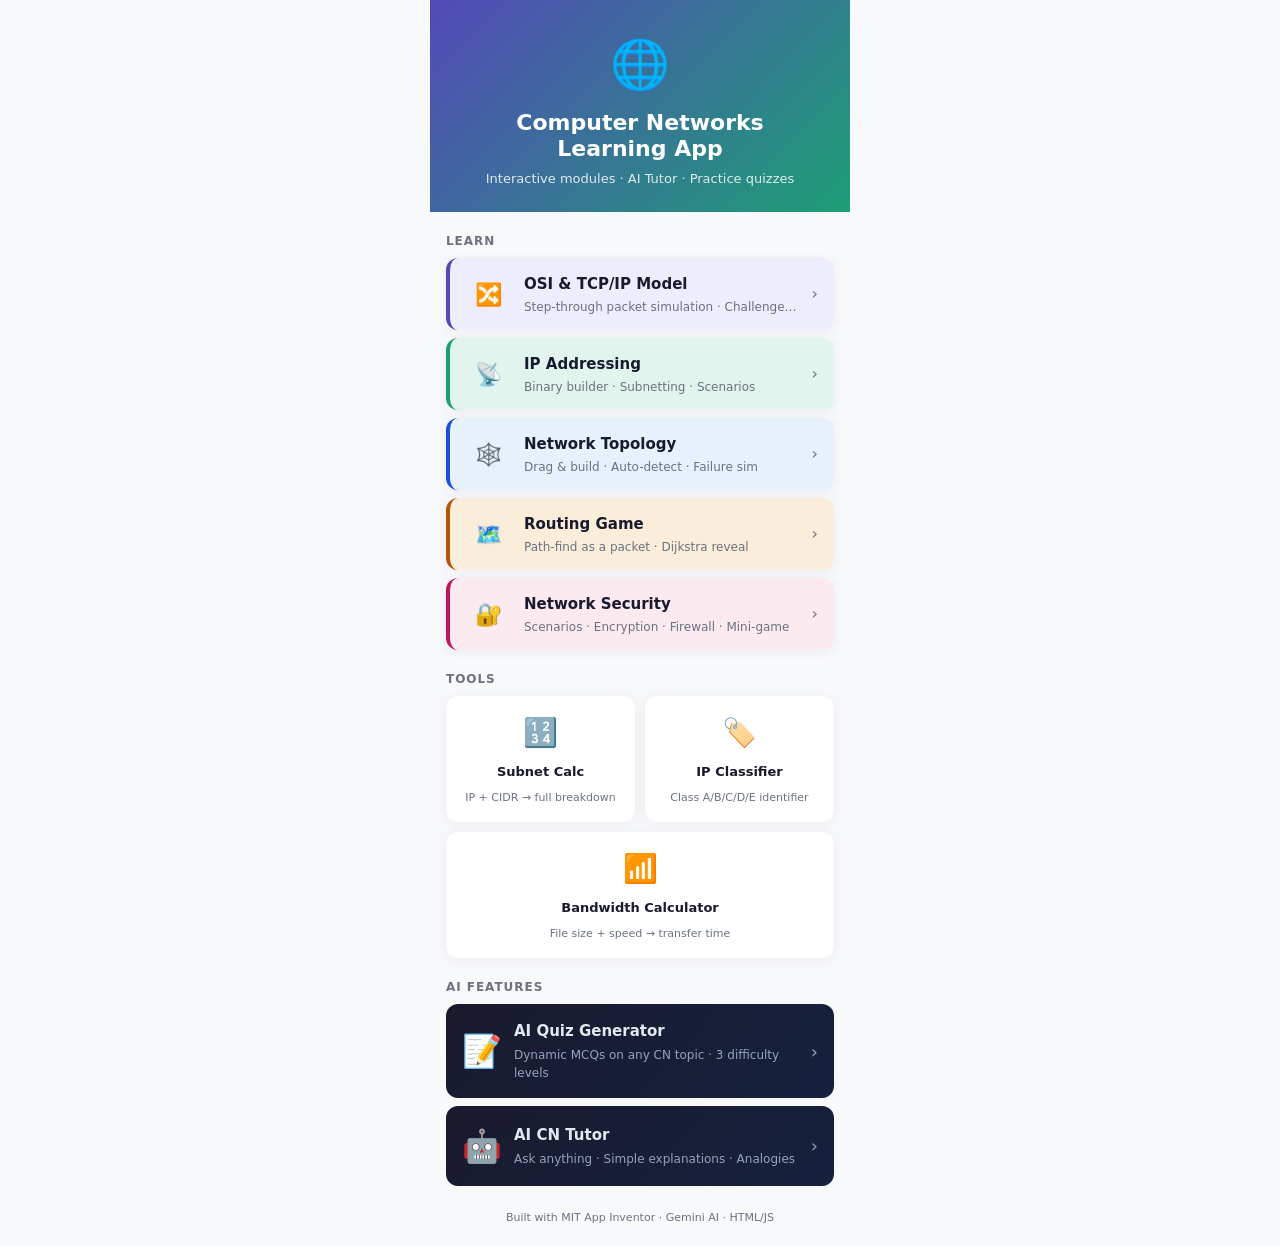
==== index.html @ d96a5e1a "Initial commit: Interactive Learning Platform for Computer Networks" ====
<!DOCTYPE html>
<html lang="en">
<head>
<meta charset="UTF-8">
<meta name="viewport" content="width=device-width, initial-scale=1.0, maximum-scale=1.0">
<title>CN Learning App</title>
<link rel="stylesheet" href="style.css">
<style>
  .hero {
    background: linear-gradient(135deg, #534AB7, #1D9E75);
    padding: 28px 20px 24px;
    text-align: center;
    color: #fff;
  }

  .hero-icon { font-size: 48px; margin-bottom: 10px; }

  .hero h1 {
    font-size: 22px;
    font-weight: 800;
    line-height: 1.2;
    margin-bottom: 6px;
  }

  .hero p {
    font-size: 13px;
    opacity: 0.85;
  }

  .section-title {
    font-size: 12px;
    font-weight: 700;
    text-transform: uppercase;
    letter-spacing: 0.08em;
    color: var(--text-muted);
    padding: 4px 0 8px;
  }

  .module-card {
    display: flex;
    align-items: center;
    gap: 14px;
    background: var(--card);
    border-radius: var(--radius-card);
    padding: 14px 16px;
    box-shadow: var(--shadow);
    text-decoration: none;
    color: var(--text);
    transition: box-shadow 0.15s, transform 0.1s;
    border-left: 4px solid transparent;
  }

  .module-card:active { transform: scale(0.98); box-shadow: var(--shadow-md); }

  .module-icon {
    width: 44px;
    height: 44px;
    border-radius: 10px;
    display: flex;
    align-items: center;
    justify-content: center;
    font-size: 22px;
    flex-shrink: 0;
  }

  .module-info { flex: 1; min-width: 0; }

  .module-name {
    font-size: 15px;
    font-weight: 600;
    margin-bottom: 2px;
  }

  .module-desc {
    font-size: 12px;
    color: var(--text-muted);
    white-space: nowrap;
    overflow: hidden;
    text-overflow: ellipsis;
  }

  .module-arrow {
    color: var(--text-muted);
    font-size: 16px;
    flex-shrink: 0;
  }

  /* Color variants */
  .c-purple { background: var(--primary-light); border-color: var(--primary); }
  .c-teal   { background: var(--secondary-light); border-color: var(--secondary); }
  .c-pink   { background: #fbeaf0; border-color: #be185d; }
  .c-orange { background: #faece7; border-color: #c2410c; }
  .c-amber  { background: #faeeda; border-color: #b45309; }
  .c-blue   { background: #e6f1fb; border-color: #1d4ed8; }

  .ic-purple { background: var(--primary-light); }
  .ic-teal   { background: var(--secondary-light); }
  .ic-pink   { background: #fbeaf0; }
  .ic-orange { background: #faece7; }
  .ic-amber  { background: #faeeda; }
  .ic-blue   { background: #e6f1fb; }

  .tool-grid {
    display: grid;
    grid-template-columns: 1fr 1fr;
    gap: 10px;
  }

  .tool-card {
    display: flex;
    flex-direction: column;
    align-items: center;
    justify-content: center;
    gap: 8px;
    background: var(--card);
    border-radius: var(--radius-card);
    padding: 16px 10px;
    box-shadow: var(--shadow);
    text-decoration: none;
    color: var(--text);
    text-align: center;
    transition: transform 0.1s;
  }

  .tool-card:active { transform: scale(0.97); }

  .tool-card .tool-icon { font-size: 28px; }
  .tool-card .tool-name { font-size: 13px; font-weight: 600; }
  .tool-card .tool-desc { font-size: 11px; color: var(--text-muted); }

  .ai-banner {
    background: linear-gradient(135deg, #1a1a2e, #16213e);
    border-radius: 12px;
    padding: 16px;
    display: flex;
    gap: 12px;
    align-items: center;
    text-decoration: none;
  }

  .ai-banner .ai-icon { font-size: 32px; flex-shrink: 0; }
  .ai-banner .ai-text h3 { color: #e2e8f0; font-size: 15px; margin-bottom: 3px; }
  .ai-banner .ai-text p  { color: #94a3b8; font-size: 12px; }
  .ai-banner .ai-arrow   { color: #94a3b8; margin-left: auto; font-size: 18px; }
</style>
</head>
<body>
<div style="max-width:420px;margin:0 auto;min-height:100vh;background:var(--bg)">

  <!-- Hero -->
  <div class="hero">
    <div class="hero-icon">🌐</div>
    <h1>Computer Networks<br>Learning App</h1>
    <p>Interactive modules · AI Tutor · Practice quizzes</p>
  </div>

  <div style="padding:16px;display:flex;flex-direction:column;gap:16px">

    <!-- Learn modules -->
    <div>
      <div class="section-title">Learn</div>
      <div style="display:flex;flex-direction:column;gap:8px">

        <a class="module-card c-purple" href="learn_osi.html">
          <div class="module-icon ic-purple">🔀</div>
          <div class="module-info">
            <div class="module-name">OSI & TCP/IP Model</div>
            <div class="module-desc">Step-through packet simulation · Challenge mode</div>
          </div>
          <div class="module-arrow">›</div>
        </a>

        <a class="module-card c-teal" href="learn_ip.html">
          <div class="module-icon ic-teal">📡</div>
          <div class="module-info">
            <div class="module-name">IP Addressing</div>
            <div class="module-desc">Binary builder · Subnetting · Scenarios</div>
          </div>
          <div class="module-arrow">›</div>
        </a>

        <a class="module-card c-blue" href="learn_topology.html">
          <div class="module-icon ic-blue">🕸️</div>
          <div class="module-info">
            <div class="module-name">Network Topology</div>
            <div class="module-desc">Drag & build · Auto-detect · Failure sim</div>
          </div>
          <div class="module-arrow">›</div>
        </a>

        <a class="module-card c-amber" href="learn_routing.html">
          <div class="module-icon ic-amber">🗺️</div>
          <div class="module-info">
            <div class="module-name">Routing Game</div>
            <div class="module-desc">Path-find as a packet · Dijkstra reveal</div>
          </div>
          <div class="module-arrow">›</div>
        </a>

        <a class="module-card c-pink" href="learn_security.html">
          <div class="module-icon ic-pink">🔐</div>
          <div class="module-info">
            <div class="module-name">Network Security</div>
            <div class="module-desc">Scenarios · Encryption · Firewall · Mini-game</div>
          </div>
          <div class="module-arrow">›</div>
        </a>

      </div>
    </div>

    <!-- Tools -->
    <div>
      <div class="section-title">Tools</div>
      <div class="tool-grid">
        <a class="tool-card" href="tools_subnet.html">
          <div class="tool-icon">🔢</div>
          <div class="tool-name">Subnet Calc</div>
          <div class="tool-desc">IP + CIDR → full breakdown</div>
        </a>
        <a class="tool-card" href="tools_ipclass.html">
          <div class="tool-icon">🏷️</div>
          <div class="tool-name">IP Classifier</div>
          <div class="tool-desc">Class A/B/C/D/E identifier</div>
        </a>
        <a class="tool-card" href="tools_bandwidth.html" style="grid-column:1/-1">
          <div class="tool-icon">📶</div>
          <div class="tool-name">Bandwidth Calculator</div>
          <div class="tool-desc">File size + speed → transfer time</div>
        </a>
      </div>
    </div>

    <!-- AI features -->
    <div>
      <div class="section-title">AI Features</div>
      <div style="display:flex;flex-direction:column;gap:8px">
        <a class="ai-banner" href="quiz.html">
          <div class="ai-icon">📝</div>
          <div class="ai-text">
            <h3>AI Quiz Generator</h3>
            <p>Dynamic MCQs on any CN topic · 3 difficulty levels</p>
          </div>
          <div class="ai-arrow">›</div>
        </a>
        <a class="ai-banner" href="tutor.html">
          <div class="ai-icon">🤖</div>
          <div class="ai-text">
            <h3>AI CN Tutor</h3>
            <p>Ask anything · Simple explanations · Analogies</p>
          </div>
          <div class="ai-arrow">›</div>
        </a>
      </div>
    </div>

    <!-- Footer -->
    <div class="text-center text-xs text-muted" style="padding:8px 0 4px">
      Built with MIT App Inventor · Gemini AI · HTML/JS
    </div>

  </div>
</div>
</body>
</html>
---- style.css ----
/* ============================================================
   CN Learning App — Shared Styles
   Mobile-first | 360–420px viewport | No external frameworks
   ============================================================ */

*, *::before, *::after {
  box-sizing: border-box;
  margin: 0;
  padding: 0;
}

:root {
  --primary: #534AB7;
  --primary-light: #EEEDFE;
  --secondary: #1D9E75;
  --secondary-light: #E1F5EE;
  --bg: #f8f9fa;
  --card: #ffffff;
  --text: #1a1a2e;
  --text-muted: #6b7280;
  --border: #e5e7eb;
  --danger: #ef4444;
  --warning: #f59e0b;
  --success: #10b981;
  --radius-card: 12px;
  --radius-btn: 8px;
  --shadow: 0 2px 12px rgba(83, 74, 183, 0.08);
  --shadow-md: 0 4px 20px rgba(83, 74, 183, 0.14);
}

html, body {
  font-family: system-ui, -apple-system, sans-serif;
  background: var(--bg);
  color: var(--text);
  font-size: 15px;
  line-height: 1.5;
  min-height: 100vh;
  max-width: 420px;
  margin: 0 auto;
  -webkit-text-size-adjust: 100%;
}

/* ── Layout ─────────────────────────────────────────────── */

.screen {
  display: flex;
  flex-direction: column;
  min-height: 100vh;
  padding: 0 0 80px;
}

.header {
  background: var(--primary);
  color: #fff;
  padding: 16px;
  display: flex;
  align-items: center;
  gap: 10px;
  position: sticky;
  top: 0;
  z-index: 100;
}

.header h1 {
  font-size: 17px;
  font-weight: 600;
  flex: 1;
}

.header .back-btn {
  background: rgba(255,255,255,0.18);
  border: none;
  color: #fff;
  width: 36px;
  height: 36px;
  border-radius: 8px;
  font-size: 18px;
  cursor: pointer;
  display: flex;
  align-items: center;
  justify-content: center;
}

.content {
  flex: 1;
  padding: 16px;
  display: flex;
  flex-direction: column;
  gap: 14px;
}

/* ── Cards ───────────────────────────────────────────────── */

.card {
  background: var(--card);
  border-radius: var(--radius-card);
  padding: 16px;
  box-shadow: var(--shadow);
}

.card-title {
  font-size: 13px;
  font-weight: 600;
  color: var(--text-muted);
  text-transform: uppercase;
  letter-spacing: 0.05em;
  margin-bottom: 10px;
}

/* ── Buttons ─────────────────────────────────────────────── */

.btn {
  display: inline-flex;
  align-items: center;
  justify-content: center;
  gap: 6px;
  min-height: 44px;
  padding: 0 18px;
  border-radius: var(--radius-btn);
  border: none;
  font-size: 15px;
  font-weight: 500;
  cursor: pointer;
  transition: opacity 0.15s, transform 0.1s;
  user-select: none;
  -webkit-tap-highlight-color: transparent;
}

.btn:active { transform: scale(0.97); }
.btn:disabled { opacity: 0.45; pointer-events: none; }

.btn-primary {
  background: var(--primary);
  color: #fff;
}

.btn-secondary {
  background: var(--secondary);
  color: #fff;
}

.btn-outline {
  background: transparent;
  color: var(--primary);
  border: 1.5px solid var(--primary);
}

.btn-ghost {
  background: var(--primary-light);
  color: var(--primary);
}

.btn-danger {
  background: var(--danger);
  color: #fff;
}

.btn-full { width: 100%; }

.btn-row {
  display: flex;
  gap: 10px;
}

.btn-row .btn { flex: 1; }

/* ── Badges ──────────────────────────────────────────────── */

.badge {
  display: inline-flex;
  align-items: center;
  padding: 3px 10px;
  border-radius: 99px;
  font-size: 12px;
  font-weight: 600;
}

.badge-primary { background: var(--primary-light); color: var(--primary); }
.badge-secondary { background: var(--secondary-light); color: var(--secondary); }
.badge-success { background: #d1fae5; color: #065f46; }
.badge-danger { background: #fee2e2; color: #991b1b; }
.badge-warning { background: #fef3c7; color: #92400e; }

/* ── Form elements ───────────────────────────────────────── */

.input {
  width: 100%;
  min-height: 44px;
  padding: 10px 14px;
  border: 1.5px solid var(--border);
  border-radius: var(--radius-btn);
  font-size: 15px;
  background: var(--card);
  color: var(--text);
  outline: none;
  transition: border-color 0.2s;
}

.input:focus { border-color: var(--primary); }

.select {
  appearance: none;
  background-image: url("data:image/svg+xml,%3Csvg xmlns='http://www.w3.org/2000/svg' width='16' height='16' fill='%236b7280' viewBox='0 0 16 16'%3E%3Cpath d='M7.247 11.14 2.451 5.658C1.885 5.013 2.345 4 3.204 4h9.592a1 1 0 0 1 .753 1.659l-4.796 5.48a1 1 0 0 1-1.506 0z'/%3E%3C/svg%3E");
  background-repeat: no-repeat;
  background-position: right 12px center;
  padding-right: 36px;
}

.label {
  display: block;
  font-size: 13px;
  font-weight: 600;
  color: var(--text-muted);
  margin-bottom: 6px;
}

/* Range slider */
input[type=range] {
  -webkit-appearance: none;
  width: 100%;
  height: 6px;
  border-radius: 99px;
  background: var(--border);
  outline: none;
}

input[type=range]::-webkit-slider-thumb {
  -webkit-appearance: none;
  width: 22px;
  height: 22px;
  border-radius: 50%;
  background: var(--primary);
  cursor: pointer;
  box-shadow: 0 2px 6px rgba(83,74,183,0.3);
}

/* ── Progress bars ───────────────────────────────────────── */

.progress-wrap {
  background: var(--border);
  border-radius: 99px;
  height: 8px;
  overflow: hidden;
}

.progress-bar {
  height: 100%;
  border-radius: 99px;
  background: var(--primary);
  transition: width 0.4s ease;
}

.progress-bar.teal { background: var(--secondary); }

/* ── Info / alert boxes ──────────────────────────────────── */

.info-box {
  border-radius: var(--radius-btn);
  padding: 12px 14px;
  font-size: 14px;
  line-height: 1.5;
}

.info-box.purple { background: var(--primary-light); color: var(--primary); border-left: 3px solid var(--primary); }
.info-box.teal   { background: var(--secondary-light); color: #0f6b50; border-left: 3px solid var(--secondary); }
.info-box.red    { background: #fee2e2; color: #991b1b; border-left: 3px solid var(--danger); }
.info-box.amber  { background: #fef3c7; color: #92400e; border-left: 3px solid var(--warning); }

/* ── Score / stat row ────────────────────────────────────── */

.stat-row {
  display: flex;
  gap: 10px;
}

.stat-box {
  flex: 1;
  background: var(--card);
  border-radius: var(--radius-card);
  padding: 12px;
  text-align: center;
  box-shadow: var(--shadow);
}

.stat-box .stat-val {
  font-size: 22px;
  font-weight: 700;
  color: var(--primary);
}

.stat-box .stat-lbl {
  font-size: 11px;
  color: var(--text-muted);
  margin-top: 2px;
}

/* ── Tab bar ─────────────────────────────────────────────── */

.tab-bar {
  display: flex;
  background: var(--card);
  border-radius: var(--radius-card);
  padding: 4px;
  gap: 4px;
  box-shadow: var(--shadow);
}

.tab-btn {
  flex: 1;
  min-height: 36px;
  border: none;
  border-radius: 8px;
  font-size: 13px;
  font-weight: 500;
  cursor: pointer;
  background: transparent;
  color: var(--text-muted);
  transition: background 0.2s, color 0.2s;
}

.tab-btn.active {
  background: var(--primary);
  color: #fff;
}

/* ── Animations ──────────────────────────────────────────── */

@keyframes fadeIn {
  from { opacity: 0; transform: translateY(8px); }
  to   { opacity: 1; transform: translateY(0); }
}

@keyframes pulse {
  0%, 100% { opacity: 1; }
  50%       { opacity: 0.4; }
}

@keyframes slideRight {
  from { transform: translateX(-100%); }
  to   { transform: translateX(0); }
}

@keyframes packetFlow {
  0%   { transform: translateX(0) scale(1); opacity: 1; }
  50%  { transform: translateX(50%) scale(1.1); opacity: 0.8; }
  100% { transform: translateX(100%) scale(1); opacity: 1; }
}

@keyframes bounce {
  0%, 100% { transform: translateY(0); }
  50%       { transform: translateY(-4px); }
}

@keyframes spin {
  to { transform: rotate(360deg); }
}

@keyframes dotPulse {
  0%, 80%, 100% { transform: scale(0.6); opacity: 0.4; }
  40%           { transform: scale(1); opacity: 1; }
}

.fade-in  { animation: fadeIn 0.3s ease forwards; }
.pulsing  { animation: pulse 1.5s ease infinite; }
.bouncing { animation: bounce 0.8s ease infinite; }

/* ── Spinner ─────────────────────────────────────────────── */

.spinner {
  width: 24px;
  height: 24px;
  border: 3px solid var(--border);
  border-top-color: var(--primary);
  border-radius: 50%;
  animation: spin 0.7s linear infinite;
  margin: 0 auto;
}

/* ── Typing dots (AI tutor) ──────────────────────────────── */

.typing-dots {
  display: flex;
  gap: 4px;
  align-items: center;
  padding: 10px 14px;
}

.typing-dots span {
  width: 7px;
  height: 7px;
  background: var(--text-muted);
  border-radius: 50%;
  animation: dotPulse 1.4s ease infinite;
}

.typing-dots span:nth-child(2) { animation-delay: 0.2s; }
.typing-dots span:nth-child(3) { animation-delay: 0.4s; }

/* ── Chip / pill buttons ─────────────────────────────────── */

.chip {
  display: inline-flex;
  align-items: center;
  height: 32px;
  padding: 0 14px;
  border-radius: 99px;
  font-size: 13px;
  font-weight: 500;
  border: 1.5px solid var(--border);
  background: var(--card);
  color: var(--text);
  cursor: pointer;
  transition: background 0.15s, border-color 0.15s, color 0.15s;
}

.chip.active,
.chip:active {
  background: var(--primary-light);
  border-color: var(--primary);
  color: var(--primary);
}

.chip-row {
  display: flex;
  flex-wrap: wrap;
  gap: 8px;
}

/* ── Result table ────────────────────────────────────────── */

.result-table {
  width: 100%;
  border-collapse: collapse;
  font-size: 14px;
}

.result-table td {
  padding: 8px 4px;
  border-bottom: 1px solid var(--border);
}

.result-table td:first-child {
  color: var(--text-muted);
  width: 45%;
}

.result-table td:last-child {
  font-weight: 600;
  color: var(--text);
  font-family: monospace;
  font-size: 13px;
}

/* ── Divider ─────────────────────────────────────────────── */

.divider {
  height: 1px;
  background: var(--border);
  margin: 4px 0;
}

/* ── Empty state ─────────────────────────────────────────── */

.empty-state {
  text-align: center;
  padding: 32px 16px;
  color: var(--text-muted);
}

.empty-state .empty-icon {
  font-size: 40px;
  margin-bottom: 10px;
}

/* ── Scrollable area ─────────────────────────────────────── */

.scroll-area {
  overflow-y: auto;
  -webkit-overflow-scrolling: touch;
}

/* ── Utility ─────────────────────────────────────────────── */

.text-center { text-align: center; }
.text-muted  { color: var(--text-muted); }
.text-sm     { font-size: 13px; }
.text-xs     { font-size: 11px; }
.fw-600      { font-weight: 600; }
.fw-700      { font-weight: 700; }
.mt-4        { margin-top: 4px; }
.mt-8        { margin-top: 8px; }
.mt-12       { margin-top: 12px; }
.mb-8        { margin-bottom: 8px; }
.gap-8       { gap: 8px; }
.flex        { display: flex; }
.flex-col    { flex-direction: column; }
.align-center{ align-items: center; }
.justify-between { justify-content: space-between; }
.hidden      { display: none !important; }
.mono        { font-family: monospace; }
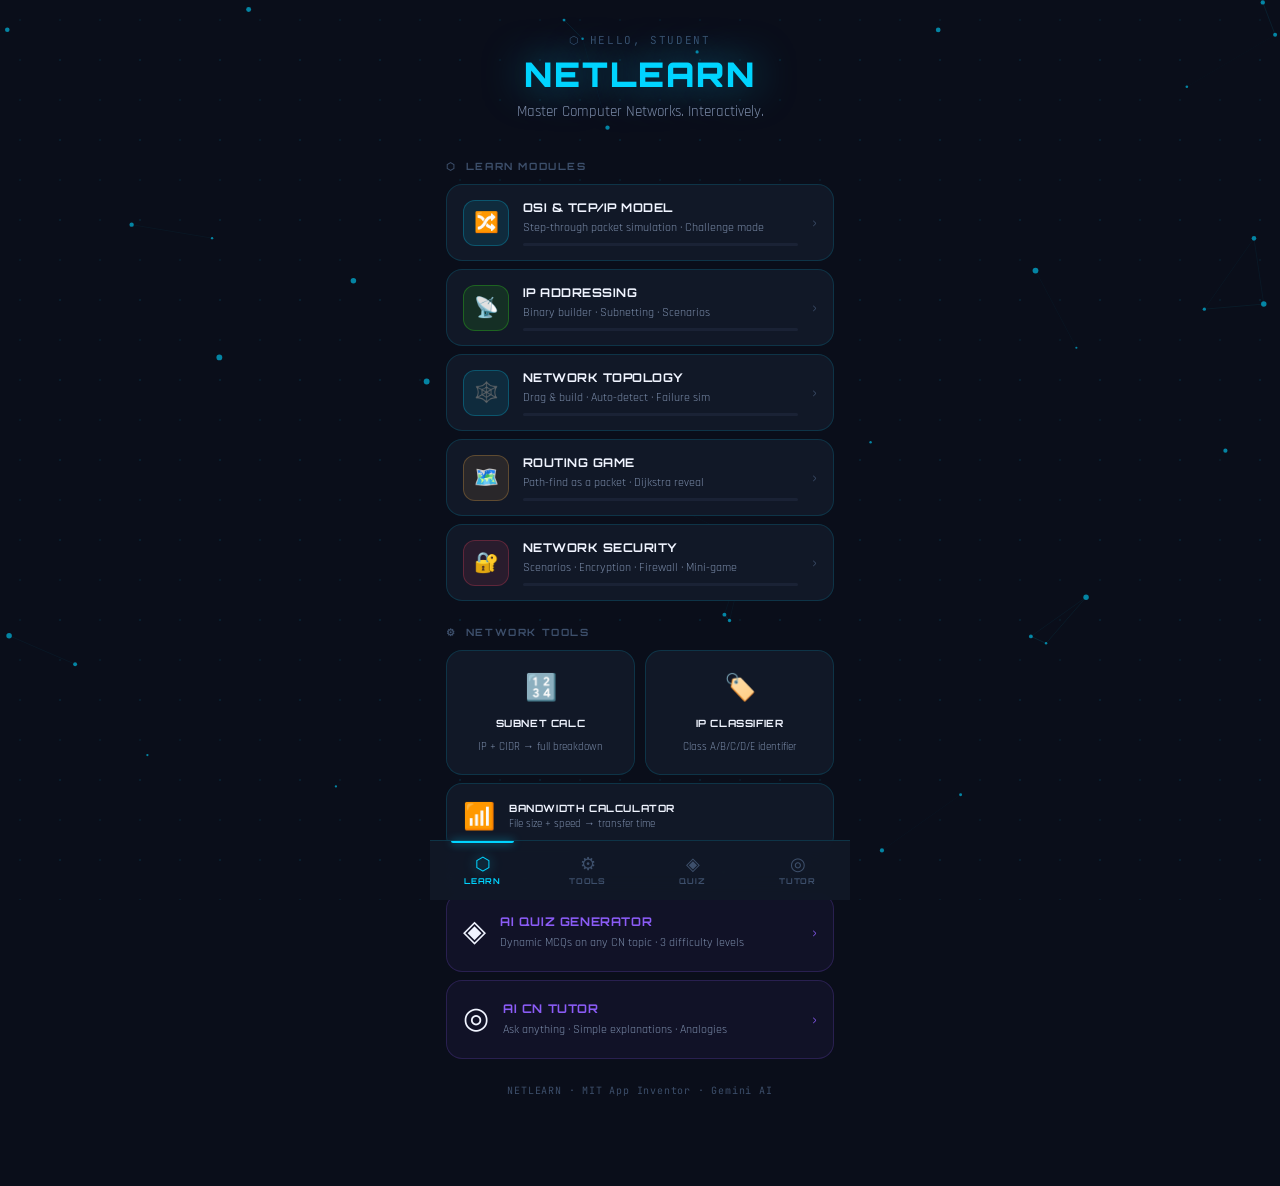
==== commit fbd68ea2: "feat: Complete dark terminal UI redesign + GitHub Actions deploy pipeline - Full dark futuristic red" ====
--- a/index.html
+++ b/index.html
@@ -3,263 +3,205 @@
 <head>
 <meta charset="UTF-8">
 <meta name="viewport" content="width=device-width, initial-scale=1.0, maximum-scale=1.0">
-<title>CN Learning App</title>
+<meta name="description" content="NETLEARN — Interactive Computer Networks learning platform with simulations, tools, AI quiz, and tutor.">
+<title>NETLEARN — Computer Networks</title>
 <link rel="stylesheet" href="style.css">
 <style>
-  .hero {
-    background: linear-gradient(135deg, #534AB7, #1D9E75);
-    padding: 28px 20px 24px;
-    text-align: center;
-    color: #fff;
-  }
-
-  .hero-icon { font-size: 48px; margin-bottom: 10px; }
-
-  .hero h1 {
-    font-size: 22px;
-    font-weight: 800;
-    line-height: 1.2;
-    margin-bottom: 6px;
-  }
-
-  .hero p {
-    font-size: 13px;
-    opacity: 0.85;
-  }
-
-  .section-title {
-    font-size: 12px;
-    font-weight: 700;
-    text-transform: uppercase;
-    letter-spacing: 0.08em;
-    color: var(--text-muted);
-    padding: 4px 0 8px;
-  }
-
-  .module-card {
-    display: flex;
-    align-items: center;
-    gap: 14px;
-    background: var(--card);
-    border-radius: var(--radius-card);
-    padding: 14px 16px;
-    box-shadow: var(--shadow);
-    text-decoration: none;
-    color: var(--text);
-    transition: box-shadow 0.15s, transform 0.1s;
-    border-left: 4px solid transparent;
-  }
-
-  .module-card:active { transform: scale(0.98); box-shadow: var(--shadow-md); }
-
-  .module-icon {
-    width: 44px;
-    height: 44px;
-    border-radius: 10px;
-    display: flex;
-    align-items: center;
-    justify-content: center;
-    font-size: 22px;
-    flex-shrink: 0;
-  }
-
-  .module-info { flex: 1; min-width: 0; }
-
-  .module-name {
-    font-size: 15px;
-    font-weight: 600;
-    margin-bottom: 2px;
-  }
-
-  .module-desc {
-    font-size: 12px;
-    color: var(--text-muted);
-    white-space: nowrap;
-    overflow: hidden;
-    text-overflow: ellipsis;
-  }
-
-  .module-arrow {
-    color: var(--text-muted);
-    font-size: 16px;
-    flex-shrink: 0;
-  }
-
-  /* Color variants */
-  .c-purple { background: var(--primary-light); border-color: var(--primary); }
-  .c-teal   { background: var(--secondary-light); border-color: var(--secondary); }
-  .c-pink   { background: #fbeaf0; border-color: #be185d; }
-  .c-orange { background: #faece7; border-color: #c2410c; }
-  .c-amber  { background: #faeeda; border-color: #b45309; }
-  .c-blue   { background: #e6f1fb; border-color: #1d4ed8; }
-
-  .ic-purple { background: var(--primary-light); }
-  .ic-teal   { background: var(--secondary-light); }
-  .ic-pink   { background: #fbeaf0; }
-  .ic-orange { background: #faece7; }
-  .ic-amber  { background: #faeeda; }
-  .ic-blue   { background: #e6f1fb; }
-
-  .tool-grid {
-    display: grid;
-    grid-template-columns: 1fr 1fr;
-    gap: 10px;
-  }
-
-  .tool-card {
-    display: flex;
-    flex-direction: column;
-    align-items: center;
-    justify-content: center;
-    gap: 8px;
-    background: var(--card);
-    border-radius: var(--radius-card);
-    padding: 16px 10px;
-    box-shadow: var(--shadow);
-    text-decoration: none;
-    color: var(--text);
-    text-align: center;
-    transition: transform 0.1s;
-  }
-
-  .tool-card:active { transform: scale(0.97); }
-
-  .tool-card .tool-icon { font-size: 28px; }
-  .tool-card .tool-name { font-size: 13px; font-weight: 600; }
-  .tool-card .tool-desc { font-size: 11px; color: var(--text-muted); }
-
-  .ai-banner {
-    background: linear-gradient(135deg, #1a1a2e, #16213e);
-    border-radius: 12px;
-    padding: 16px;
-    display: flex;
-    gap: 12px;
-    align-items: center;
-    text-decoration: none;
-  }
-
-  .ai-banner .ai-icon { font-size: 32px; flex-shrink: 0; }
-  .ai-banner .ai-text h3 { color: #e2e8f0; font-size: 15px; margin-bottom: 3px; }
-  .ai-banner .ai-text p  { color: #94a3b8; font-size: 12px; }
-  .ai-banner .ai-arrow   { color: #94a3b8; margin-left: auto; font-size: 18px; }
+  #bg-canvas { position:fixed; top:0; left:0; width:100%; height:100%; z-index:0; pointer-events:none; }
+  .page-wrap  { position:relative; z-index:1; max-width:420px; margin:0 auto; padding-bottom:80px; }
+  .hero { padding: 32px 20px 20px; text-align:center; }
+  .hero-greeting { font-family:var(--font-mono); font-size:11px; color:var(--text-muted); letter-spacing:0.15em; text-transform:uppercase; margin-bottom:8px; }
+  .hero-title { font-family:var(--font-display); font-size:34px; font-weight:900; color:var(--accent-blue); text-shadow:var(--glow-blue-lg); letter-spacing:0.06em; line-height:1; margin-bottom:10px; }
+  .hero-tagline { font-family:var(--font-body); font-size:15px; color:var(--text-secondary); font-weight:400; }
+  .section-label { font-family:var(--font-display); font-size:10px; font-weight:700; color:var(--text-muted); text-transform:uppercase; letter-spacing:0.16em; padding:16px 0 10px; }
+  .module-card { display:flex; align-items:center; gap:14px; background:var(--bg-secondary); border:1px solid var(--border); border-radius:var(--radius-card); padding:14px 16px; text-decoration:none; color:var(--text-primary); transition:all 0.25s ease; margin-bottom:8px; }
+  .module-card:hover,.module-card:active { border-color:var(--accent-blue); box-shadow:var(--glow-blue); transform:translateY(-1px); }
+  .module-card:active { transform:scale(0.97); }
+  .mod-icon { width:46px; height:46px; border-radius:12px; display:flex; align-items:center; justify-content:center; font-size:20px; flex-shrink:0; border:1px solid var(--border); }
+  .mod-icon.blue   { background:rgba(0,212,255,0.1); border-color:rgba(0,212,255,0.25); }
+  .mod-icon.green  { background:rgba(57,255,20,0.1); border-color:rgba(57,255,20,0.25); }
+  .mod-icon.amber  { background:rgba(255,179,71,0.1); border-color:rgba(255,179,71,0.25); }
+  .mod-icon.red    { background:rgba(255,69,96,0.1); border-color:rgba(255,69,96,0.25); }
+  .mod-icon.purple { background:rgba(139,92,246,0.1); border-color:rgba(139,92,246,0.25); }
+  .mod-info { flex:1; min-width:0; }
+  .mod-name { font-family:var(--font-display); font-size:12px; font-weight:700; color:var(--text-primary); letter-spacing:0.04em; margin-bottom:2px; }
+  .mod-desc { font-family:var(--font-body); font-size:12px; color:var(--text-secondary); white-space:nowrap; overflow:hidden; text-overflow:ellipsis; }
+  .mod-progress { height:3px; background:var(--bg-tertiary); border-radius:99px; margin-top:6px; }
+  .mod-progress-bar { height:100%; border-radius:99px; background:var(--accent-blue); transition:width 0.6s ease; box-shadow:0 0 6px rgba(0,212,255,0.5); }
+  .mod-arrow { color:var(--text-muted); font-size:18px; flex-shrink:0; }
+  .tool-grid { display:grid; grid-template-columns:1fr 1fr; gap:10px; margin-bottom:8px; }
+  .tool-card { display:flex; flex-direction:column; align-items:center; justify-content:center; gap:8px; background:var(--bg-secondary); border:1px solid var(--border); border-radius:var(--radius-card); padding:18px 10px; text-decoration:none; color:var(--text-primary); text-align:center; transition:all 0.25s ease; }
+  .tool-card:hover,.tool-card:active { border-color:var(--accent-blue); box-shadow:var(--glow-blue); }
+  .tool-card:active { transform:scale(0.97); }
+  .tool-icon { font-size:26px; }
+  .tool-name { font-family:var(--font-display); font-size:10px; font-weight:700; letter-spacing:0.06em; color:var(--text-primary); }
+  .tool-desc { font-size:11px; color:var(--text-secondary); font-family:var(--font-body); }
+  .ai-card { display:flex; align-items:center; gap:14px; background:rgba(139,92,246,0.06); border:1px solid rgba(139,92,246,0.2); border-radius:var(--radius-card); padding:16px; text-decoration:none; color:var(--text-primary); transition:all 0.25s ease; margin-bottom:8px; }
+  .ai-card:hover,.ai-card:active { border-color:var(--accent-purple); box-shadow:var(--glow-purple); }
+  .ai-icon { font-size:30px; flex-shrink:0; }
+  .ai-info h3 { font-family:var(--font-display); font-size:12px; font-weight:700; color:var(--accent-purple); letter-spacing:0.05em; margin-bottom:3px; }
+  .ai-info p { font-family:var(--font-body); font-size:12px; color:var(--text-secondary); }
+  .ai-arrow { color:var(--accent-purple); margin-left:auto; font-size:18px; flex-shrink:0; }
+  .footer { text-align:center; font-family:var(--font-mono); font-size:10px; color:var(--text-muted); padding:16px 0 8px; letter-spacing:0.08em; }
+  .px { padding:0 16px; }
 </style>
 </head>
 <body>
-<div style="max-width:420px;margin:0 auto;min-height:100vh;background:var(--bg)">
+<canvas id="bg-canvas"></canvas>
+<div class="page-wrap">
 
   <!-- Hero -->
-  <div class="hero">
-    <div class="hero-icon">🌐</div>
-    <h1>Computer Networks<br>Learning App</h1>
-    <p>Interactive modules · AI Tutor · Practice quizzes</p>
+  <div class="hero stagger-1">
+    <div class="hero-greeting">⬡ HELLO, STUDENT</div>
+    <div class="hero-title">NETLEARN</div>
+    <div class="hero-tagline">Master Computer Networks. Interactively.</div>
   </div>
 
-  <div style="padding:16px;display:flex;flex-direction:column;gap:16px">
-
-    <!-- Learn modules -->
-    <div>
-      <div class="section-title">Learn</div>
-      <div style="display:flex;flex-direction:column;gap:8px">
-
-        <a class="module-card c-purple" href="learn_osi.html">
-          <div class="module-icon ic-purple">🔀</div>
-          <div class="module-info">
-            <div class="module-name">OSI & TCP/IP Model</div>
-            <div class="module-desc">Step-through packet simulation · Challenge mode</div>
-          </div>
-          <div class="module-arrow">›</div>
-        </a>
-
-        <a class="module-card c-teal" href="learn_ip.html">
-          <div class="module-icon ic-teal">📡</div>
-          <div class="module-info">
-            <div class="module-name">IP Addressing</div>
-            <div class="module-desc">Binary builder · Subnetting · Scenarios</div>
-          </div>
-          <div class="module-arrow">›</div>
-        </a>
-
-        <a class="module-card c-blue" href="learn_topology.html">
-          <div class="module-icon ic-blue">🕸️</div>
-          <div class="module-info">
-            <div class="module-name">Network Topology</div>
-            <div class="module-desc">Drag & build · Auto-detect · Failure sim</div>
-          </div>
-          <div class="module-arrow">›</div>
-        </a>
-
-        <a class="module-card c-amber" href="learn_routing.html">
-          <div class="module-icon ic-amber">🗺️</div>
-          <div class="module-info">
-            <div class="module-name">Routing Game</div>
-            <div class="module-desc">Path-find as a packet · Dijkstra reveal</div>
-          </div>
-          <div class="module-arrow">›</div>
-        </a>
-
-        <a class="module-card c-pink" href="learn_security.html">
-          <div class="module-icon ic-pink">🔐</div>
-          <div class="module-info">
-            <div class="module-name">Network Security</div>
-            <div class="module-desc">Scenarios · Encryption · Firewall · Mini-game</div>
-          </div>
-          <div class="module-arrow">›</div>
-        </a>
-
-      </div>
+  <div class="px">
+
+    <!-- Learn Section -->
+    <div class="section-label stagger-2">⬡ &nbsp;Learn Modules</div>
+
+    <a class="module-card stagger-2" href="learn_osi.html">
+      <div class="mod-icon blue">🔀</div>
+      <div class="mod-info">
+        <div class="mod-name">OSI &amp; TCP/IP MODEL</div>
+        <div class="mod-desc">Step-through packet simulation · Challenge mode</div>
+        <div class="mod-progress"><div class="mod-progress-bar" id="prog-osi" style="width:0%"></div></div>
+      </div>
+      <div class="mod-arrow">›</div>
+    </a>
+
+    <a class="module-card stagger-3" href="learn_ip.html">
+      <div class="mod-icon green">📡</div>
+      <div class="mod-info">
+        <div class="mod-name">IP ADDRESSING</div>
+        <div class="mod-desc">Binary builder · Subnetting · Scenarios</div>
+        <div class="mod-progress"><div class="mod-progress-bar" id="prog-ip" style="width:0%;background:var(--accent-green);box-shadow:0 0 6px rgba(57,255,20,0.5)"></div></div>
+      </div>
+      <div class="mod-arrow">›</div>
+    </a>
+
+    <a class="module-card stagger-4" href="learn_topology.html">
+      <div class="mod-icon blue">🕸️</div>
+      <div class="mod-info">
+        <div class="mod-name">NETWORK TOPOLOGY</div>
+        <div class="mod-desc">Drag &amp; build · Auto-detect · Failure sim</div>
+        <div class="mod-progress"><div class="mod-progress-bar" id="prog-topology" style="width:0%"></div></div>
+      </div>
+      <div class="mod-arrow">›</div>
+    </a>
+
+    <a class="module-card stagger-5" href="learn_routing.html">
+      <div class="mod-icon amber">🗺️</div>
+      <div class="mod-info">
+        <div class="mod-name">ROUTING GAME</div>
+        <div class="mod-desc">Path-find as a packet · Dijkstra reveal</div>
+        <div class="mod-progress"><div class="mod-progress-bar" id="prog-routing" style="width:0%;background:var(--accent-amber);box-shadow:0 0 6px rgba(255,179,71,0.5)"></div></div>
+      </div>
+      <div class="mod-arrow">›</div>
+    </a>
+
+    <a class="module-card stagger-6" href="learn_security.html">
+      <div class="mod-icon red">🔐</div>
+      <div class="mod-info">
+        <div class="mod-name">NETWORK SECURITY</div>
+        <div class="mod-desc">Scenarios · Encryption · Firewall · Mini-game</div>
+        <div class="mod-progress"><div class="mod-progress-bar" id="prog-security" style="width:0%;background:var(--accent-red);box-shadow:0 0 6px rgba(255,69,96,0.5)"></div></div>
+      </div>
+      <div class="mod-arrow">›</div>
+    </a>
+
+    <!-- Tools Section -->
+    <div class="section-label stagger-6">⚙ &nbsp;Network Tools</div>
+    <div class="tool-grid stagger-7">
+      <a class="tool-card" href="tools_subnet.html">
+        <div class="tool-icon">🔢</div>
+        <div class="tool-name">SUBNET CALC</div>
+        <div class="tool-desc">IP + CIDR → full breakdown</div>
+      </a>
+      <a class="tool-card" href="tools_ipclass.html">
+        <div class="tool-icon">🏷️</div>
+        <div class="tool-name">IP CLASSIFIER</div>
+        <div class="tool-desc">Class A/B/C/D/E identifier</div>
+      </a>
     </div>
-
-    <!-- Tools -->
-    <div>
-      <div class="section-title">Tools</div>
-      <div class="tool-grid">
-        <a class="tool-card" href="tools_subnet.html">
-          <div class="tool-icon">🔢</div>
-          <div class="tool-name">Subnet Calc</div>
-          <div class="tool-desc">IP + CIDR → full breakdown</div>
-        </a>
-        <a class="tool-card" href="tools_ipclass.html">
-          <div class="tool-icon">🏷️</div>
-          <div class="tool-name">IP Classifier</div>
-          <div class="tool-desc">Class A/B/C/D/E identifier</div>
-        </a>
-        <a class="tool-card" href="tools_bandwidth.html" style="grid-column:1/-1">
-          <div class="tool-icon">📶</div>
-          <div class="tool-name">Bandwidth Calculator</div>
-          <div class="tool-desc">File size + speed → transfer time</div>
-        </a>
-      </div>
-    </div>
-
-    <!-- AI features -->
-    <div>
-      <div class="section-title">AI Features</div>
-      <div style="display:flex;flex-direction:column;gap:8px">
-        <a class="ai-banner" href="quiz.html">
-          <div class="ai-icon">📝</div>
-          <div class="ai-text">
-            <h3>AI Quiz Generator</h3>
-            <p>Dynamic MCQs on any CN topic · 3 difficulty levels</p>
-          </div>
-          <div class="ai-arrow">›</div>
-        </a>
-        <a class="ai-banner" href="tutor.html">
-          <div class="ai-icon">🤖</div>
-          <div class="ai-text">
-            <h3>AI CN Tutor</h3>
-            <p>Ask anything · Simple explanations · Analogies</p>
-          </div>
-          <div class="ai-arrow">›</div>
-        </a>
-      </div>
-    </div>
-
-    <!-- Footer -->
-    <div class="text-center text-xs text-muted" style="padding:8px 0 4px">
-      Built with MIT App Inventor · Gemini AI · HTML/JS
-    </div>
-
+    <a class="tool-card stagger-7" href="tools_bandwidth.html" style="flex-direction:row;justify-content:flex-start;gap:14px;padding:14px 16px;">
+      <div class="tool-icon">📶</div>
+      <div style="text-align:left">
+        <div class="tool-name">BANDWIDTH CALCULATOR</div>
+        <div class="tool-desc">File size + speed → transfer time</div>
+      </div>
+    </a>
+
+    <!-- AI Features -->
+    <div class="section-label stagger-7">◎ &nbsp;AI Features</div>
+    <a class="ai-card stagger-8" href="quiz.html">
+      <div class="ai-icon">◈</div>
+      <div class="ai-info">
+        <h3>AI QUIZ GENERATOR</h3>
+        <p>Dynamic MCQs on any CN topic · 3 difficulty levels</p>
+      </div>
+      <div class="ai-arrow">›</div>
+    </a>
+    <a class="ai-card stagger-8" href="tutor.html">
+      <div class="ai-icon">◎</div>
+      <div class="ai-info">
+        <h3>AI CN TUTOR</h3>
+        <p>Ask anything · Simple explanations · Analogies</p>
+      </div>
+      <div class="ai-arrow">›</div>
+    </a>
+
+    <div class="footer">NETLEARN · MIT App Inventor · Gemini AI</div>
   </div>
+
+  <!-- Bottom Nav -->
+  <nav class="bottom-nav">
+    <a class="nav-item active" href="index.html"><div class="nav-icon">⬡</div><div class="nav-label">Learn</div></a>
+    <a class="nav-item" href="tools_subnet.html"><div class="nav-icon">⚙</div><div class="nav-label">Tools</div></a>
+    <a class="nav-item" href="quiz.html"><div class="nav-icon">◈</div><div class="nav-label">Quiz</div></a>
+    <a class="nav-item" href="tutor.html"><div class="nav-icon">◎</div><div class="nav-label">Tutor</div></a>
+  </nav>
 </div>
+
+<script>
+// Particle canvas animation
+(function(){
+  const canvas = document.getElementById('bg-canvas');
+  const ctx = canvas.getContext('2d');
+  let W, H, particles = [];
+  function resize(){ W = canvas.width = window.innerWidth; H = canvas.height = window.innerHeight; }
+  resize();
+  window.addEventListener('resize', resize);
+  for(let i=0;i<40;i++) particles.push({ x:Math.random()*W, y:Math.random()*H, vx:(Math.random()-.5)*0.4, vy:(Math.random()-.5)*0.4, r:Math.random()*2+1 });
+  function draw(){
+    ctx.clearRect(0,0,W,H);
+    particles.forEach(p => {
+      p.x += p.vx; p.y += p.vy;
+      if(p.x<0) p.x=W; if(p.x>W) p.x=0;
+      if(p.y<0) p.y=H; if(p.y>H) p.y=0;
+      ctx.beginPath(); ctx.arc(p.x,p.y,p.r,0,Math.PI*2);
+      ctx.fillStyle='rgba(0,212,255,0.6)'; ctx.fill();
+    });
+    particles.forEach((a,i)=> particles.slice(i+1).forEach(b=>{
+      const dx=a.x-b.x, dy=a.y-b.y, dist=Math.sqrt(dx*dx+dy*dy);
+      if(dist<120){ ctx.beginPath(); ctx.moveTo(a.x,a.y); ctx.lineTo(b.x,b.y);
+        ctx.strokeStyle=`rgba(0,212,255,${0.18*(1-dist/120)})`; ctx.lineWidth=0.7; ctx.stroke(); }
+    }));
+    requestAnimationFrame(draw);
+  }
+  draw();
+})();
+
+// Load progress bars from localStorage
+['osi','ip','topology','routing','security'].forEach(m=>{
+  try{
+    const p = parseInt(localStorage.getItem('progress_'+m)||0);
+    const bar = document.getElementById('prog-'+m);
+    if(bar) setTimeout(()=>bar.style.width=p+'%',300);
+  }catch(e){}
+});
+</script>
 </body>
 </html>
--- a/style.css
+++ b/style.css
@@ -1,7 +1,9 @@
 /* ============================================================
-   CN Learning App — Shared Styles
-   Mobile-first | 360–420px viewport | No external frameworks
+   NETLEARN — CN Learning App  |  Dark Terminal Design System
+   Mobile-first | 360–420px | No external frameworks
    ============================================================ */
+
+@import url('https://fonts.googleapis.com/css2?family=Orbitron:wght@400;600;700;900&family=Rajdhani:wght@300;400;500;600&family=JetBrains+Mono:wght@400;500&display=swap');
 
 *, *::before, *::after {
   box-sizing: border-box;
@@ -10,35 +12,89 @@
 }
 
 :root {
-  --primary: #534AB7;
-  --primary-light: #EEEDFE;
-  --secondary: #1D9E75;
-  --secondary-light: #E1F5EE;
-  --bg: #f8f9fa;
-  --card: #ffffff;
-  --text: #1a1a2e;
-  --text-muted: #6b7280;
-  --border: #e5e7eb;
-  --danger: #ef4444;
-  --warning: #f59e0b;
-  --success: #10b981;
-  --radius-card: 12px;
-  --radius-btn: 8px;
-  --shadow: 0 2px 12px rgba(83, 74, 183, 0.08);
-  --shadow-md: 0 4px 20px rgba(83, 74, 183, 0.14);
-}
+  /* ── Color Palette ── */
+  --bg-primary:    #0A0E1A;
+  --bg-secondary:  #111827;
+  --bg-tertiary:   #1A2235;
+  --accent-blue:   #00D4FF;
+  --accent-green:  #39FF14;
+  --accent-amber:  #FFB347;
+  --accent-red:    #FF4560;
+  --accent-purple: #8B5CF6;
+  --text-primary:  #F0F4FF;
+  --text-secondary:#7A8BA8;
+  --text-muted:    #3D4F6B;
+  --border:        rgba(0, 212, 255, 0.15);
+  --border-solid:  rgba(0, 212, 255, 0.3);
+
+  /* ── Glows ── */
+  --glow-blue:   0 0 20px rgba(0, 212, 255, 0.4);
+  --glow-blue-lg:0 0 40px rgba(0, 212, 255, 0.5), 0 0 80px rgba(0, 212, 255, 0.2);
+  --glow-green:  0 0 20px rgba(57, 255, 20, 0.4);
+  --glow-amber:  0 0 20px rgba(255, 179, 71, 0.4);
+  --glow-red:    0 0 20px rgba(255, 69, 96, 0.4);
+  --glow-purple: 0 0 20px rgba(139, 92, 246, 0.4);
+
+  /* ── Typography ── */
+  --font-display: 'Orbitron', monospace;
+  --font-body:    'Rajdhani', sans-serif;
+  --font-mono:    'JetBrains Mono', monospace;
+
+  /* ── Layout ── */
+  --radius-card: 16px;
+  --radius-btn:  10px;
+  --radius-pill: 999px;
+
+  /* ── Legacy aliases (keep backward compat) ── */
+  --primary:        var(--accent-blue);
+  --secondary:      var(--accent-green);
+  --bg:             var(--bg-primary);
+  --card:           var(--bg-secondary);
+  --text:           var(--text-primary);
+  --border-color:   var(--border);
+  --danger:         var(--accent-red);
+  --warning:        var(--accent-amber);
+  --success:        var(--accent-green);
+  --radius-btn-old: var(--radius-btn);
+  --shadow:         0 4px 24px rgba(0,0,0,0.4);
+  --shadow-md:      0 8px 40px rgba(0,0,0,0.6);
+}
+
+/* ── Base ─────────────────────────────────────────────────── */
 
 html, body {
-  font-family: system-ui, -apple-system, sans-serif;
-  background: var(--bg);
-  color: var(--text);
+  font-family: var(--font-body);
+  background: var(--bg-primary);
+  color: var(--text-primary);
   font-size: 15px;
   line-height: 1.5;
   min-height: 100vh;
   max-width: 420px;
   margin: 0 auto;
   -webkit-text-size-adjust: 100%;
-}
+  font-display: swap;
+}
+
+/* Circuit-board background pattern */
+body::before {
+  content: '';
+  position: fixed;
+  inset: 0;
+  background-image:
+    radial-gradient(circle, rgba(0,212,255,0.06) 1px, transparent 1px),
+    radial-gradient(circle, rgba(0,212,255,0.03) 1px, transparent 1px);
+  background-size: 40px 40px, 80px 80px;
+  background-position: 0 0, 20px 20px;
+  pointer-events: none;
+  z-index: 0;
+}
+
+body > * { position: relative; z-index: 1; }
+
+/* Custom scrollbar */
+::-webkit-scrollbar { width: 4px; height: 4px; }
+::-webkit-scrollbar-track { background: var(--bg-secondary); }
+::-webkit-scrollbar-thumb { background: var(--accent-blue); border-radius: 99px; }
 
 /* ── Layout ─────────────────────────────────────────────── */
 
@@ -46,13 +102,15 @@
   display: flex;
   flex-direction: column;
   min-height: 100vh;
-  padding: 0 0 80px;
+  padding: 0 0 76px;
 }
 
 .header {
-  background: var(--primary);
-  color: #fff;
-  padding: 16px;
+  background: rgba(17,24,39,0.95);
+  backdrop-filter: blur(12px);
+  -webkit-backdrop-filter: blur(12px);
+  border-bottom: 1px solid var(--border);
+  padding: 14px 16px;
   display: flex;
   align-items: center;
   gap: 10px;
@@ -62,15 +120,19 @@
 }
 
 .header h1 {
-  font-size: 17px;
-  font-weight: 600;
+  font-family: var(--font-display);
+  font-size: 14px;
+  font-weight: 700;
+  color: var(--accent-blue);
+  text-shadow: var(--glow-blue);
   flex: 1;
+  letter-spacing: 0.08em;
 }
 
 .header .back-btn {
-  background: rgba(255,255,255,0.18);
-  border: none;
-  color: #fff;
+  background: rgba(0,212,255,0.08);
+  border: 1px solid var(--border);
+  color: var(--accent-blue);
   width: 36px;
   height: 36px;
   border-radius: 8px;
@@ -79,6 +141,13 @@
   display: flex;
   align-items: center;
   justify-content: center;
+  transition: all 0.25s ease;
+}
+
+.header .back-btn:hover,
+.header .back-btn:active {
+  background: rgba(0,212,255,0.18);
+  box-shadow: var(--glow-blue);
 }
 
 .content {
@@ -92,18 +161,22 @@
 /* ── Cards ───────────────────────────────────────────────── */
 
 .card {
-  background: var(--card);
+  background: var(--bg-secondary);
   border-radius: var(--radius-card);
   padding: 16px;
-  box-shadow: var(--shadow);
-}
+  border: 1px solid var(--border);
+  transition: all 0.25s ease;
+}
+
+.card:hover { border-color: var(--border-solid); }
 
 .card-title {
-  font-size: 13px;
+  font-family: var(--font-display);
+  font-size: 10px;
   font-weight: 600;
   color: var(--text-muted);
   text-transform: uppercase;
-  letter-spacing: 0.05em;
+  letter-spacing: 0.12em;
   margin-bottom: 10px;
 }
 
@@ -118,41 +191,61 @@
   padding: 0 18px;
   border-radius: var(--radius-btn);
   border: none;
+  font-family: var(--font-body);
   font-size: 15px;
-  font-weight: 500;
+  font-weight: 600;
   cursor: pointer;
-  transition: opacity 0.15s, transform 0.1s;
+  transition: all 0.25s ease;
   user-select: none;
   -webkit-tap-highlight-color: transparent;
-}
-
-.btn:active { transform: scale(0.97); }
-.btn:disabled { opacity: 0.45; pointer-events: none; }
+  letter-spacing: 0.04em;
+}
+
+.btn:active { transform: scale(0.96); }
+.btn:disabled { opacity: 0.35; pointer-events: none; }
 
 .btn-primary {
-  background: var(--primary);
-  color: #fff;
-}
+  background: var(--accent-blue);
+  color: #0A0E1A;
+  box-shadow: 0 0 16px rgba(0,212,255,0.3);
+}
+.btn-primary:hover { box-shadow: var(--glow-blue); }
 
 .btn-secondary {
-  background: var(--secondary);
-  color: #fff;
+  background: var(--accent-green);
+  color: #0A0E1A;
+  box-shadow: 0 0 16px rgba(57,255,20,0.3);
 }
 
 .btn-outline {
   background: transparent;
-  color: var(--primary);
-  border: 1.5px solid var(--primary);
+  color: var(--accent-blue);
+  border: 1.5px solid var(--accent-blue);
+}
+.btn-outline:hover { background: rgba(0,212,255,0.08); box-shadow: var(--glow-blue); }
+
+.btn-purple {
+  background: var(--accent-purple);
+  color: #fff;
+  box-shadow: 0 0 16px rgba(139,92,246,0.3);
+}
+.btn-purple:hover { box-shadow: var(--glow-purple); }
+
+.btn-danger {
+  background: var(--accent-red);
+  color: #fff;
+  box-shadow: 0 0 16px rgba(255,69,96,0.3);
 }
 
 .btn-ghost {
-  background: var(--primary-light);
-  color: var(--primary);
-}
-
-.btn-danger {
-  background: var(--danger);
-  color: #fff;
+  background: rgba(0,212,255,0.08);
+  color: var(--accent-blue);
+  border: 1px solid var(--border);
+}
+
+.btn-amber {
+  background: var(--accent-amber);
+  color: #0A0E1A;
 }
 
 .btn-full { width: 100%; }
@@ -161,8 +254,18 @@
   display: flex;
   gap: 10px;
 }
-
 .btn-row .btn { flex: 1; }
+
+/* Terminal-command style buttons */
+.btn-terminal {
+  background: var(--bg-tertiary);
+  color: var(--accent-blue);
+  border: 1px solid var(--border);
+  font-family: var(--font-mono);
+  font-size: 13px;
+  letter-spacing: 0.05em;
+}
+.btn-terminal:hover { border-color: var(--accent-blue); box-shadow: var(--glow-blue); }
 
 /* ── Badges ──────────────────────────────────────────────── */
 
@@ -170,16 +273,25 @@
   display: inline-flex;
   align-items: center;
   padding: 3px 10px;
-  border-radius: 99px;
-  font-size: 12px;
-  font-weight: 600;
-}
-
-.badge-primary { background: var(--primary-light); color: var(--primary); }
-.badge-secondary { background: var(--secondary-light); color: var(--secondary); }
-.badge-success { background: #d1fae5; color: #065f46; }
-.badge-danger { background: #fee2e2; color: #991b1b; }
-.badge-warning { background: #fef3c7; color: #92400e; }
+  border-radius: var(--radius-pill);
+  font-family: var(--font-mono);
+  font-size: 11px;
+  font-weight: 500;
+  letter-spacing: 0.05em;
+}
+
+.badge-blue   { background: rgba(0,212,255,0.12); color: var(--accent-blue); border: 1px solid rgba(0,212,255,0.3); }
+.badge-green  { background: rgba(57,255,20,0.12); color: var(--accent-green); border: 1px solid rgba(57,255,20,0.3); }
+.badge-amber  { background: rgba(255,179,71,0.12); color: var(--accent-amber); border: 1px solid rgba(255,179,71,0.3); }
+.badge-red    { background: rgba(255,69,96,0.12); color: var(--accent-red); border: 1px solid rgba(255,69,96,0.3); }
+.badge-purple { background: rgba(139,92,246,0.12); color: var(--accent-purple); border: 1px solid rgba(139,92,246,0.3); }
+
+/* Legacy */
+.badge-primary   { background: rgba(0,212,255,0.12); color: var(--accent-blue); }
+.badge-secondary { background: rgba(57,255,20,0.12); color: var(--accent-green); }
+.badge-success   { background: rgba(57,255,20,0.12); color: var(--accent-green); }
+.badge-danger    { background: rgba(255,69,96,0.12); color: var(--accent-red); }
+.badge-warning   { background: rgba(255,179,71,0.12); color: var(--accent-amber); }
 
 /* ── Form elements ───────────────────────────────────────── */
 
@@ -189,155 +301,396 @@
   padding: 10px 14px;
   border: 1.5px solid var(--border);
   border-radius: var(--radius-btn);
+  font-family: var(--font-mono);
   font-size: 15px;
-  background: var(--card);
-  color: var(--text);
+  background: var(--bg-tertiary);
+  color: var(--text-primary);
   outline: none;
-  transition: border-color 0.2s;
-}
-
-.input:focus { border-color: var(--primary); }
+  transition: all 0.25s ease;
+}
+
+.input:focus {
+  border-color: var(--accent-blue);
+  box-shadow: var(--glow-blue);
+  background: rgba(0,212,255,0.04);
+}
+
+.input::placeholder { color: var(--text-muted); }
 
 .select {
   appearance: none;
-  background-image: url("data:image/svg+xml,%3Csvg xmlns='http://www.w3.org/2000/svg' width='16' height='16' fill='%236b7280' viewBox='0 0 16 16'%3E%3Cpath d='M7.247 11.14 2.451 5.658C1.885 5.013 2.345 4 3.204 4h9.592a1 1 0 0 1 .753 1.659l-4.796 5.48a1 1 0 0 1-1.506 0z'/%3E%3C/svg%3E");
+  background-image: url("data:image/svg+xml,%3Csvg xmlns='http://www.w3.org/2000/svg' width='16' height='16' fill='%2300D4FF' viewBox='0 0 16 16'%3E%3Cpath d='M7.247 11.14 2.451 5.658C1.885 5.013 2.345 4 3.204 4h9.592a1 1 0 0 1 .753 1.659l-4.796 5.48a1 1 0 0 1-1.506 0z'/%3E%3C/svg%3E");
   background-repeat: no-repeat;
   background-position: right 12px center;
   padding-right: 36px;
+  cursor: pointer;
 }
 
 .label {
   display: block;
-  font-size: 13px;
+  font-family: var(--font-display);
+  font-size: 10px;
   font-weight: 600;
   color: var(--text-muted);
+  text-transform: uppercase;
+  letter-spacing: 0.1em;
   margin-bottom: 6px;
 }
 
-/* Range slider */
+/* Neon range slider */
 input[type=range] {
   -webkit-appearance: none;
   width: 100%;
-  height: 6px;
+  height: 4px;
   border-radius: 99px;
-  background: var(--border);
+  background: var(--bg-tertiary);
   outline: none;
+  border: 1px solid var(--border);
 }
 
 input[type=range]::-webkit-slider-thumb {
   -webkit-appearance: none;
-  width: 22px;
-  height: 22px;
+  width: 20px;
+  height: 20px;
   border-radius: 50%;
-  background: var(--primary);
+  background: var(--accent-blue);
   cursor: pointer;
-  box-shadow: 0 2px 6px rgba(83,74,183,0.3);
+  box-shadow: 0 0 10px rgba(0,212,255,0.6);
+  border: 2px solid rgba(0,212,255,0.4);
+  transition: box-shadow 0.2s;
+}
+
+input[type=range]::-webkit-slider-thumb:hover {
+  box-shadow: 0 0 20px rgba(0,212,255,0.8);
 }
 
 /* ── Progress bars ───────────────────────────────────────── */
 
 .progress-wrap {
-  background: var(--border);
+  background: var(--bg-tertiary);
   border-radius: 99px;
-  height: 8px;
+  height: 6px;
   overflow: hidden;
+  border: 1px solid var(--border);
 }
 
 .progress-bar {
   height: 100%;
   border-radius: 99px;
-  background: var(--primary);
-  transition: width 0.4s ease;
-}
-
-.progress-bar.teal { background: var(--secondary); }
-
-/* ── Info / alert boxes ──────────────────────────────────── */
+  background: linear-gradient(90deg, var(--accent-blue), rgba(0,212,255,0.6));
+  box-shadow: 0 0 8px rgba(0,212,255,0.5);
+  transition: width 0.5s ease;
+}
+
+.progress-bar.green {
+  background: linear-gradient(90deg, var(--accent-green), rgba(57,255,20,0.6));
+  box-shadow: 0 0 8px rgba(57,255,20,0.5);
+}
+
+.progress-bar.purple {
+  background: linear-gradient(90deg, var(--accent-purple), rgba(139,92,246,0.6));
+  box-shadow: 0 0 8px rgba(139,92,246,0.5);
+}
+
+/* ── Terminal Info panel ─────────────────────────────────── */
+
+.terminal-panel {
+  background: #050810;
+  border-radius: var(--radius-btn);
+  padding: 14px;
+  border: 1px solid rgba(57,255,20,0.2);
+  font-family: var(--font-mono);
+  font-size: 13px;
+  line-height: 1.7;
+  color: var(--accent-green);
+  position: relative;
+  overflow: hidden;
+}
+
+.terminal-panel::before {
+  content: '● ● ●';
+  display: block;
+  font-size: 10px;
+  color: var(--text-muted);
+  margin-bottom: 10px;
+  letter-spacing: 4px;
+}
+
+.terminal-panel .prompt {
+  color: var(--accent-blue);
+  margin-right: 8px;
+}
+
+/* ── Stat grid cards ─────────────────────────────────────── */
+
+.stat-row {
+  display: flex;
+  gap: 10px;
+}
+
+.stat-box {
+  flex: 1;
+  background: var(--bg-secondary);
+  border-radius: var(--radius-card);
+  padding: 14px 12px;
+  text-align: center;
+  border: 1px solid var(--border);
+  transition: all 0.25s ease;
+}
+
+.stat-box:hover { border-color: var(--accent-blue); box-shadow: var(--glow-blue); }
+
+.stat-box .stat-val {
+  font-family: var(--font-mono);
+  font-size: 20px;
+  font-weight: 500;
+  color: var(--accent-blue);
+  text-shadow: 0 0 10px rgba(0,212,255,0.5);
+}
+
+.stat-box .stat-lbl {
+  font-family: var(--font-display);
+  font-size: 9px;
+  color: var(--text-muted);
+  margin-top: 4px;
+  text-transform: uppercase;
+  letter-spacing: 0.08em;
+}
+
+/* ── Tab bar ─────────────────────────────────────────────── */
+
+.tab-bar {
+  display: flex;
+  background: var(--bg-secondary);
+  border-radius: var(--radius-card);
+  padding: 4px;
+  gap: 4px;
+  border: 1px solid var(--border);
+}
+
+.tab-btn {
+  flex: 1;
+  min-height: 36px;
+  border: none;
+  border-radius: 8px;
+  font-family: var(--font-display);
+  font-size: 10px;
+  font-weight: 600;
+  letter-spacing: 0.06em;
+  cursor: pointer;
+  background: transparent;
+  color: var(--text-muted);
+  transition: all 0.25s ease;
+  text-transform: uppercase;
+}
+
+.tab-btn.active {
+  background: rgba(0,212,255,0.12);
+  color: var(--accent-blue);
+  box-shadow: inset 0 0 12px rgba(0,212,255,0.1);
+  border: 1px solid var(--border);
+}
+
+/* ── Chip / pill ─────────────────────────────────────────── */
+
+.chip {
+  display: inline-flex;
+  align-items: center;
+  height: 34px;
+  padding: 0 14px;
+  border-radius: var(--radius-pill);
+  font-family: var(--font-body);
+  font-size: 13px;
+  font-weight: 500;
+  border: 1.5px solid var(--border);
+  background: var(--bg-secondary);
+  color: var(--text-secondary);
+  cursor: pointer;
+  transition: all 0.25s ease;
+  white-space: nowrap;
+}
+
+.chip.active, .chip:active {
+  background: rgba(0,212,255,0.12);
+  border-color: var(--accent-blue);
+  color: var(--accent-blue);
+  box-shadow: 0 0 10px rgba(0,212,255,0.2);
+}
+
+.chip-row {
+  display: flex;
+  gap: 8px;
+  overflow-x: auto;
+  -webkit-overflow-scrolling: touch;
+  padding-bottom: 4px;
+  scrollbar-width: none;
+}
+.chip-row::-webkit-scrollbar { display: none; }
+
+/* ── Bottom Navigation ───────────────────────────────────── */
+
+.bottom-nav {
+  position: fixed;
+  bottom: 0;
+  left: 50%;
+  transform: translateX(-50%);
+  width: 100%;
+  max-width: 420px;
+  height: 60px;
+  background: rgba(17,24,39,0.97);
+  backdrop-filter: blur(20px);
+  -webkit-backdrop-filter: blur(20px);
+  border-top: 1px solid var(--border);
+  display: flex;
+  align-items: center;
+  z-index: 200;
+}
+
+.nav-item {
+  flex: 1;
+  display: flex;
+  flex-direction: column;
+  align-items: center;
+  justify-content: center;
+  gap: 3px;
+  height: 100%;
+  cursor: pointer;
+  text-decoration: none;
+  color: var(--text-muted);
+  transition: all 0.25s ease;
+  position: relative;
+  font-family: var(--font-display);
+}
+
+.nav-item.active { color: var(--accent-blue); }
+
+.nav-item.active::before {
+  content: '';
+  position: absolute;
+  top: 0;
+  left: 20%;
+  right: 20%;
+  height: 2px;
+  background: var(--accent-blue);
+  box-shadow: 0 0 8px rgba(0,212,255,0.8);
+  border-radius: 0 0 4px 4px;
+}
+
+.nav-icon {
+  font-size: 18px;
+  line-height: 1;
+  transition: all 0.25s ease;
+}
+
+.nav-item.active .nav-icon {
+  filter: drop-shadow(0 0 6px rgba(0,212,255,0.8));
+}
+
+.nav-label {
+  font-size: 8px;
+  font-weight: 700;
+  letter-spacing: 0.1em;
+  text-transform: uppercase;
+}
+
+/* ── Info boxes ──────────────────────────────────────────── */
 
 .info-box {
   border-radius: var(--radius-btn);
   padding: 12px 14px;
   font-size: 14px;
   line-height: 1.5;
-}
-
-.info-box.purple { background: var(--primary-light); color: var(--primary); border-left: 3px solid var(--primary); }
-.info-box.teal   { background: var(--secondary-light); color: #0f6b50; border-left: 3px solid var(--secondary); }
-.info-box.red    { background: #fee2e2; color: #991b1b; border-left: 3px solid var(--danger); }
-.info-box.amber  { background: #fef3c7; color: #92400e; border-left: 3px solid var(--warning); }
-
-/* ── Score / stat row ────────────────────────────────────── */
-
-.stat-row {
-  display: flex;
-  gap: 10px;
-}
-
-.stat-box {
-  flex: 1;
-  background: var(--card);
-  border-radius: var(--radius-card);
-  padding: 12px;
-  text-align: center;
-  box-shadow: var(--shadow);
-}
-
-.stat-box .stat-val {
-  font-size: 22px;
-  font-weight: 700;
-  color: var(--primary);
-}
-
-.stat-box .stat-lbl {
-  font-size: 11px;
-  color: var(--text-muted);
-  margin-top: 2px;
-}
-
-/* ── Tab bar ─────────────────────────────────────────────── */
-
-.tab-bar {
-  display: flex;
-  background: var(--card);
-  border-radius: var(--radius-card);
-  padding: 4px;
-  gap: 4px;
-  box-shadow: var(--shadow);
-}
-
-.tab-btn {
-  flex: 1;
-  min-height: 36px;
-  border: none;
-  border-radius: 8px;
+  border-left: 3px solid;
+}
+
+.info-box.blue   { background: rgba(0,212,255,0.06); color: var(--accent-blue); border-color: var(--accent-blue); }
+.info-box.green  { background: rgba(57,255,20,0.06); color: var(--accent-green); border-color: var(--accent-green); }
+.info-box.red    { background: rgba(255,69,96,0.06); color: var(--accent-red); border-color: var(--accent-red); }
+.info-box.amber  { background: rgba(255,179,71,0.06); color: var(--accent-amber); border-color: var(--accent-amber); }
+.info-box.purple { background: rgba(139,92,246,0.06); color: var(--accent-purple); border-color: var(--accent-purple); }
+
+/* Legacy */
+.info-box.purple-old { background: rgba(139,92,246,0.08); color: var(--accent-purple); border-left: 3px solid var(--accent-purple); }
+.info-box.teal   { background: rgba(57,255,20,0.06); color: var(--accent-green); border-left: 3px solid var(--accent-green); }
+
+/* ── Result table (terminal style) ──────────────────────── */
+
+.result-table {
+  width: 100%;
+  border-collapse: collapse;
   font-size: 13px;
+}
+
+.result-table th {
+  font-family: var(--font-display);
+  font-size: 9px;
+  color: var(--accent-blue);
+  text-transform: uppercase;
+  letter-spacing: 0.1em;
+  padding: 8px 6px;
+  border-bottom: 1px solid var(--border);
+  text-align: left;
+}
+
+.result-table td {
+  padding: 9px 6px;
+  border-bottom: 1px solid rgba(0,212,255,0.06);
+}
+
+.result-table td:first-child { color: var(--text-secondary); width: 45%; }
+.result-table td:last-child {
+  font-family: var(--font-mono);
   font-weight: 500;
-  cursor: pointer;
-  background: transparent;
-  color: var(--text-muted);
-  transition: background 0.2s, color 0.2s;
-}
-
-.tab-btn.active {
-  background: var(--primary);
-  color: #fff;
+  color: var(--accent-blue);
 }
 
 /* ── Animations ──────────────────────────────────────────── */
 
-@keyframes fadeIn {
-  from { opacity: 0; transform: translateY(8px); }
+@keyframes fadeSlideUp {
+  from { opacity: 0; transform: translateY(16px); }
   to   { opacity: 1; transform: translateY(0); }
 }
 
 @keyframes pulse {
   0%, 100% { opacity: 1; }
-  50%       { opacity: 0.4; }
+  50%       { opacity: 0.45; }
+}
+
+@keyframes glowPulse {
+  0%, 100% { box-shadow: 0 0 10px rgba(0,212,255,0.3); }
+  50%       { box-shadow: 0 0 30px rgba(0,212,255,0.7), 0 0 60px rgba(0,212,255,0.2); }
+}
+
+@keyframes glowPulseGreen {
+  0%, 100% { box-shadow: 0 0 10px rgba(57,255,20,0.3); }
+  50%       { box-shadow: 0 0 30px rgba(57,255,20,0.7); }
+}
+
+@keyframes glowPulseRed {
+  0%, 100% { box-shadow: 0 0 10px rgba(255,69,96,0.3); }
+  50%       { box-shadow: 0 0 30px rgba(255,69,96,0.7); }
+}
+
+@keyframes spin {
+  to { transform: rotate(360deg); }
+}
+
+@keyframes shake {
+  0%, 100% { transform: translateX(0); }
+  20%       { transform: translateX(-6px); }
+  40%       { transform: translateX(6px); }
+  60%       { transform: translateX(-4px); }
+  80%       { transform: translateX(4px); }
+}
+
+@keyframes dotPulse {
+  0%, 80%, 100% { transform: scale(0.6); opacity: 0.4; }
+  40%           { transform: scale(1); opacity: 1; }
 }
 
 @keyframes slideRight {
-  from { transform: translateX(-100%); }
-  to   { transform: translateX(0); }
+  from { transform: translateX(-100%); opacity: 0; }
+  to   { transform: translateX(0); opacity: 1; }
 }
 
 @keyframes packetFlow {
@@ -346,41 +699,69 @@
   100% { transform: translateX(100%) scale(1); opacity: 1; }
 }
 
-@keyframes bounce {
+@keyframes borderSweep {
+  0%   { clip-path: inset(0 100% 0 0); }
+  100% { clip-path: inset(0 0% 0 0); }
+}
+
+@keyframes scanline {
+  0%   { transform: translateY(-100%); }
+  100% { transform: translateY(100vh); }
+}
+
+@keyframes countUp {
+  from { transform: translateY(8px); opacity: 0; }
+  to   { transform: translateY(0); opacity: 1; }
+}
+
+@keyframes dashFlow {
+  to { stroke-dashoffset: -20; }
+}
+
+@keyframes float {
   0%, 100% { transform: translateY(0); }
-  50%       { transform: translateY(-4px); }
-}
-
-@keyframes spin {
-  to { transform: rotate(360deg); }
-}
-
-@keyframes dotPulse {
-  0%, 80%, 100% { transform: scale(0.6); opacity: 0.4; }
-  40%           { transform: scale(1); opacity: 1; }
-}
-
-.fade-in  { animation: fadeIn 0.3s ease forwards; }
-.pulsing  { animation: pulse 1.5s ease infinite; }
-.bouncing { animation: bounce 0.8s ease infinite; }
+  50%       { transform: translateY(-6px); }
+}
+
+.fade-in     { animation: fadeSlideUp 0.4s ease forwards; }
+.pulsing     { animation: pulse 1.8s ease infinite; }
+.glow-pulse  { animation: glowPulse 2s ease infinite; }
+.shaking     { animation: shake 0.4s ease; }
+.floating    { animation: float 3s ease infinite; }
+
+/* Staggered fade for lists */
+.stagger-1 { animation: fadeSlideUp 0.4s 0.0s ease both; }
+.stagger-2 { animation: fadeSlideUp 0.4s 0.08s ease both; }
+.stagger-3 { animation: fadeSlideUp 0.4s 0.16s ease both; }
+.stagger-4 { animation: fadeSlideUp 0.4s 0.24s ease both; }
+.stagger-5 { animation: fadeSlideUp 0.4s 0.32s ease both; }
+.stagger-6 { animation: fadeSlideUp 0.4s 0.40s ease both; }
+.stagger-7 { animation: fadeSlideUp 0.4s 0.48s ease both; }
+.stagger-8 { animation: fadeSlideUp 0.4s 0.56s ease both; }
 
 /* ── Spinner ─────────────────────────────────────────────── */
 
 .spinner {
-  width: 24px;
-  height: 24px;
-  border: 3px solid var(--border);
-  border-top-color: var(--primary);
+  width: 28px;
+  height: 28px;
+  border: 3px solid var(--bg-tertiary);
+  border-top-color: var(--accent-blue);
   border-radius: 50%;
   animation: spin 0.7s linear infinite;
   margin: 0 auto;
-}
-
-/* ── Typing dots (AI tutor) ──────────────────────────────── */
+  box-shadow: 0 0 10px rgba(0,212,255,0.3);
+}
+
+.spinner.purple {
+  border-top-color: var(--accent-purple);
+  box-shadow: 0 0 10px rgba(139,92,246,0.3);
+}
+
+/* ── Typing dots ─────────────────────────────────────────── */
 
 .typing-dots {
   display: flex;
-  gap: 4px;
+  gap: 5px;
   align-items: center;
   padding: 10px 14px;
 }
@@ -388,68 +769,14 @@
 .typing-dots span {
   width: 7px;
   height: 7px;
-  background: var(--text-muted);
+  background: var(--accent-purple);
   border-radius: 50%;
   animation: dotPulse 1.4s ease infinite;
+  box-shadow: 0 0 6px rgba(139,92,246,0.6);
 }
 
 .typing-dots span:nth-child(2) { animation-delay: 0.2s; }
 .typing-dots span:nth-child(3) { animation-delay: 0.4s; }
-
-/* ── Chip / pill buttons ─────────────────────────────────── */
-
-.chip {
-  display: inline-flex;
-  align-items: center;
-  height: 32px;
-  padding: 0 14px;
-  border-radius: 99px;
-  font-size: 13px;
-  font-weight: 500;
-  border: 1.5px solid var(--border);
-  background: var(--card);
-  color: var(--text);
-  cursor: pointer;
-  transition: background 0.15s, border-color 0.15s, color 0.15s;
-}
-
-.chip.active,
-.chip:active {
-  background: var(--primary-light);
-  border-color: var(--primary);
-  color: var(--primary);
-}
-
-.chip-row {
-  display: flex;
-  flex-wrap: wrap;
-  gap: 8px;
-}
-
-/* ── Result table ────────────────────────────────────────── */
-
-.result-table {
-  width: 100%;
-  border-collapse: collapse;
-  font-size: 14px;
-}
-
-.result-table td {
-  padding: 8px 4px;
-  border-bottom: 1px solid var(--border);
-}
-
-.result-table td:first-child {
-  color: var(--text-muted);
-  width: 45%;
-}
-
-.result-table td:last-child {
-  font-weight: 600;
-  color: var(--text);
-  font-family: monospace;
-  font-size: 13px;
-}
 
 /* ── Divider ─────────────────────────────────────────────── */
 
@@ -470,9 +797,10 @@
 .empty-state .empty-icon {
   font-size: 40px;
   margin-bottom: 10px;
-}
-
-/* ── Scrollable area ─────────────────────────────────────── */
+  filter: grayscale(0.5);
+}
+
+/* ── Scroll area ─────────────────────────────────────────── */
 
 .scroll-area {
   overflow-y: auto;
@@ -481,20 +809,30 @@
 
 /* ── Utility ─────────────────────────────────────────────── */
 
-.text-center { text-align: center; }
-.text-muted  { color: var(--text-muted); }
-.text-sm     { font-size: 13px; }
-.text-xs     { font-size: 11px; }
-.fw-600      { font-weight: 600; }
-.fw-700      { font-weight: 700; }
-.mt-4        { margin-top: 4px; }
-.mt-8        { margin-top: 8px; }
-.mt-12       { margin-top: 12px; }
-.mb-8        { margin-bottom: 8px; }
-.gap-8       { gap: 8px; }
-.flex        { display: flex; }
-.flex-col    { flex-direction: column; }
-.align-center{ align-items: center; }
+.text-center  { text-align: center; }
+.text-muted   { color: var(--text-muted); }
+.text-secondary { color: var(--text-secondary); }
+.text-blue    { color: var(--accent-blue); }
+.text-green   { color: var(--accent-green); }
+.text-amber   { color: var(--accent-amber); }
+.text-red     { color: var(--accent-red); }
+.text-purple  { color: var(--accent-purple); }
+.text-sm      { font-size: 13px; }
+.text-xs      { font-size: 11px; }
+.fw-600       { font-weight: 600; }
+.fw-700       { font-weight: 700; }
+.mt-4         { margin-top: 4px; }
+.mt-8         { margin-top: 8px; }
+.mt-12        { margin-top: 12px; }
+.mb-8         { margin-bottom: 8px; }
+.gap-8        { gap: 8px; }
+.flex         { display: flex; }
+.flex-col     { flex-direction: column; }
+.align-center { align-items: center; }
 .justify-between { justify-content: space-between; }
-.hidden      { display: none !important; }
-.mono        { font-family: monospace; }
+.hidden       { display: none !important; }
+.mono         { font-family: var(--font-mono); }
+.display-font { font-family: var(--font-display); }
+.glow-text-blue { text-shadow: 0 0 12px rgba(0,212,255,0.7); }
+.glow-text-green { text-shadow: 0 0 12px rgba(57,255,20,0.7); }
+.glow-text-purple { text-shadow: 0 0 12px rgba(139,92,246,0.7); }
